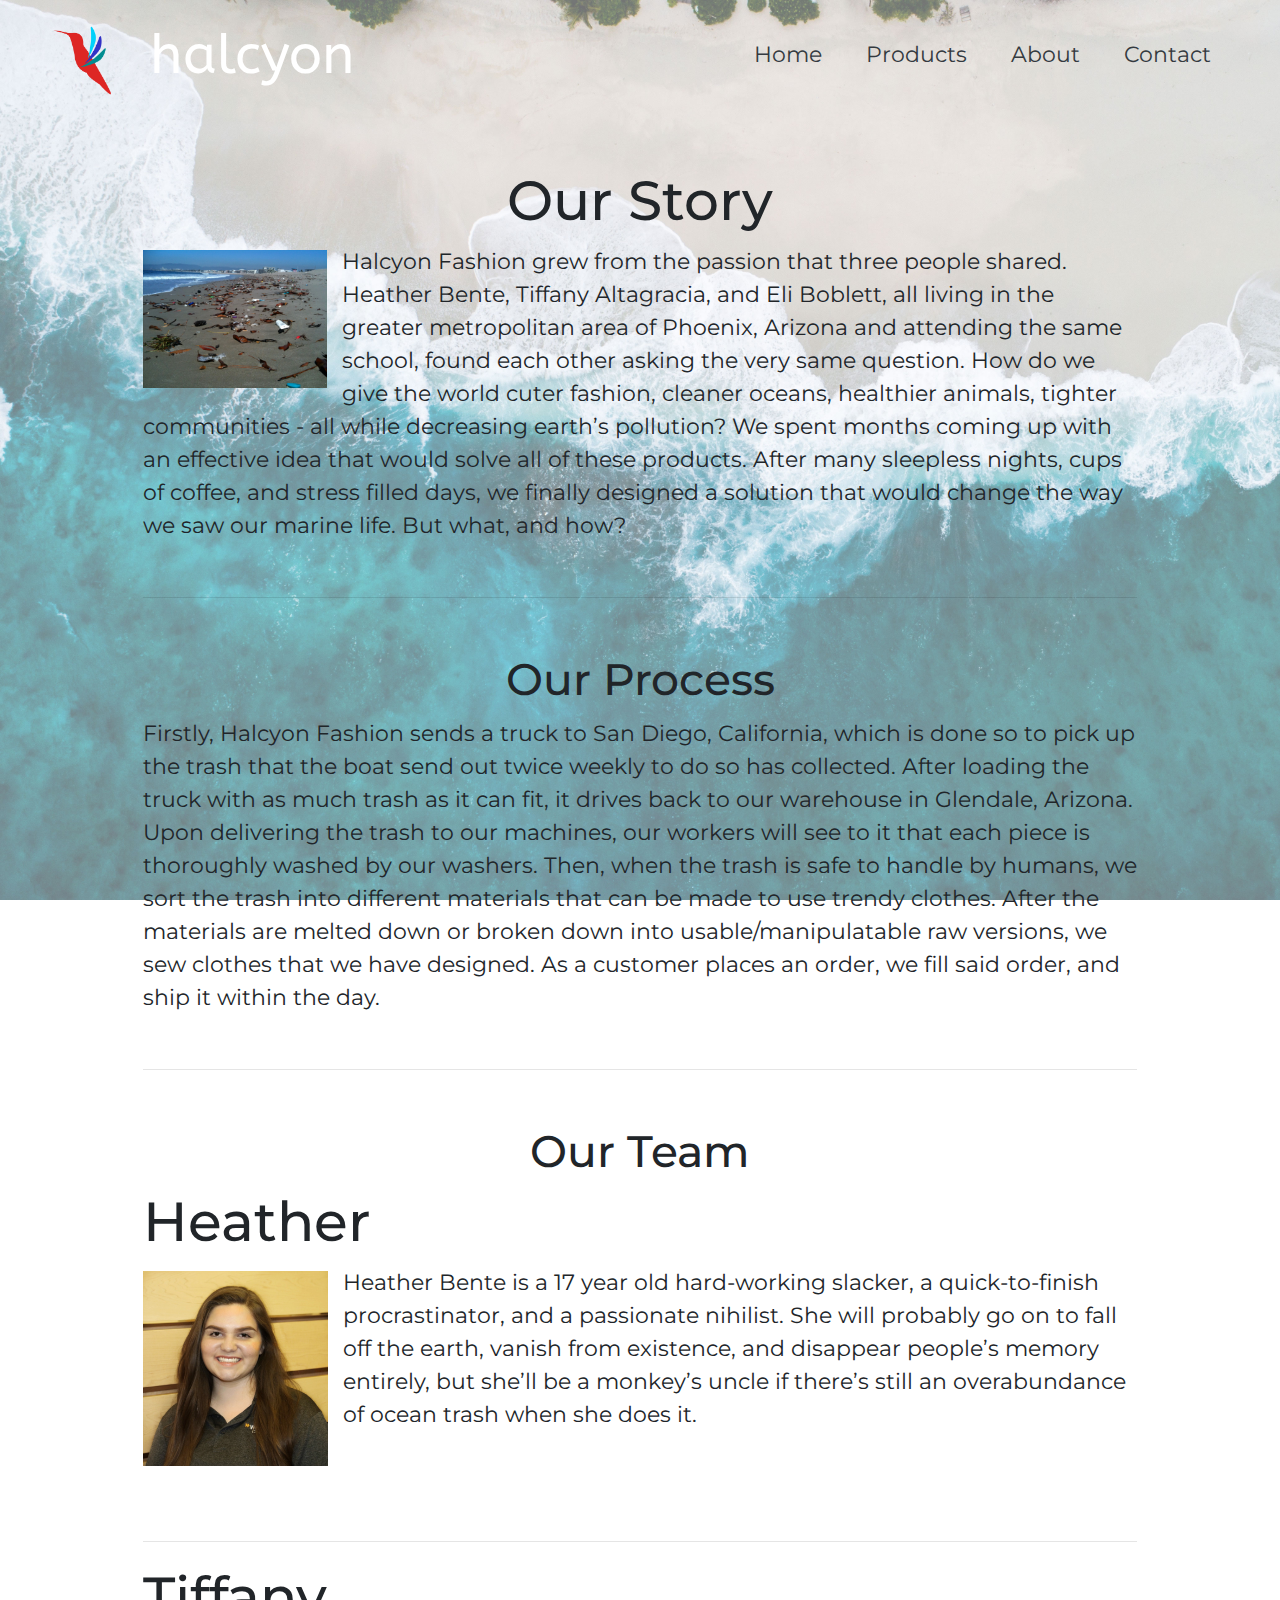
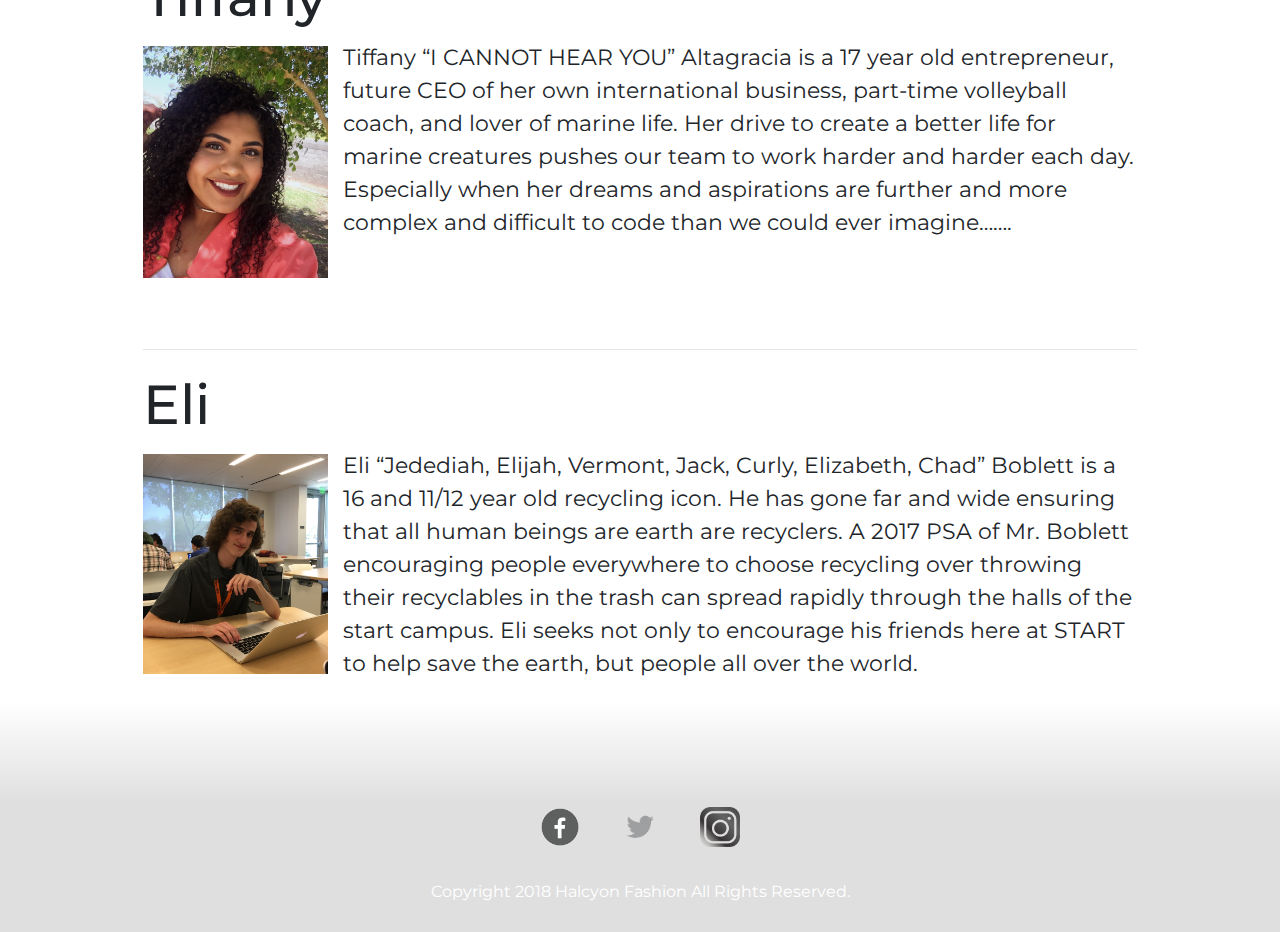
==== about.html @ 0a68ffe8 "Fixed About Page" ====
<!DOCTYPE html>
<html>
  <head>
    <meta charset="utf-8">
    <link rel="stylesheet" href="style.css">
    <link rel="stylesheet" href="bootstrap.min.css"><link href="https://fonts.googleapis.com/css?family=ABeeZee" rel="stylesheet">
    <link rel="icon" href="images/icons/halcyonlogo.png">
    <title>About Halcyon</title>
    <style>
      @import url('https://fonts.googleapis.com/css?family=Montserrat');
    </style>
  </head>
  <body id="aboutus">

    <!-- Nav Bar -->
    <div class="container-fluid" id="header">
      <header>
        <div id="navheader" class="row">

         <a class="col-1 p-3" href="index.html"><img src="images/icons/halcyonlogo.png" alt="halcyonlogo.png" width="75px" height="75px"></a>
         <ul class="col-5 p-3" id="noDecor" href="index.html"><h1 class="">halcyon</h1></ul>

       <ul id="links" class="nav p-3">
         <li ><a class="nav-link text-dark" href="index.html">Home</a></li>
         <li><a class="nav-link text-dark" href="products.html">Products</a></li>
         <li><a class="nav-link text-dark" href="about.html">About</a></li>
         <li><a class="nav-link text-dark" href="contact.html">Contact</a></li>
         </ul>
       </div>
      </header>
    </div>

<div id="aboutus" class="container">
<!-- Our Story -->
    <h1 id="storyTitle">Our Story</h1>
    <img src="images/trash.jpg" width="20%" height="20%" id="image">
    <article class="story">
        Halcyon Fashion grew from the passion that three people shared. Heather Bente, Tiffany Altagracia, and Eli Boblett, all living in the greater metropolitan area of Phoenix, Arizona and attending the same school, found each other asking the very same question. How do we give the world cuter fashion, cleaner oceans, healthier animals, tighter communities - all while decreasing earth’s pollution? We spent months coming up with an effective idea that would solve all of these products. After many sleepless nights, cups of coffee, and stress filled days, we finally designed a solution that would change the way we saw our marine life. But what, and how?
    </article>
    <br />

    <hr>
    <br />

<!-- Our Process -->
    <article class="process1">
      <h2 id="processTitle">Our Process</h2>
      Firstly, Halcyon Fashion sends a truck to San Diego, California, which is done so to pick up the trash that the boat send out twice weekly to do so has collected. After loading the truck with as much trash as it can fit, it drives back to our warehouse in Glendale, Arizona. Upon delivering the trash to our machines, our workers will see to it that each piece is thoroughly washed by our washers. Then, when the trash is safe to handle by humans, we sort the trash into different materials that can be made to use trendy clothes. After the materials are melted down or broken down into usable/manipulatable raw versions, we sew clothes that we have designed. As a customer places an order, we fill said order, and ship it within the day.
    </article>
    <br />
    <hr>
    <br />


<!-- Our Team -->
<section>
  <h2 id="teamTitle">Our Team</h2>
    <div class="pbox">
        <h1>Heather</h1>
            <article class="story">
                <img src="images/heather.JPG" width="200" height="200">
                <p> Heather Bente is a 17 year old hard-working slacker, a quick-to-finish procrastinator, and a passionate nihilist. She will probably go on to fall off the earth, vanish from existence, and disappear people’s memory entirely, but she’ll be a monkey’s uncle if there’s still an overabundance of ocean trash when she does it.</p>
            </article>
            </div>
            <br /> <br />
            <hr>

  <div class="pbox">
      <h1>Tiffany</h1>
          <article class="story">
              <img src="images/tiffany.PNG" width="200" height="237.5">
              <p>Tiffany “I CANNOT HEAR YOU” Altagracia is a 17 year old entrepreneur, future CEO  of her own international business, part-time volleyball coach, and lover of marine life. Her drive to create a better life for marine creatures pushes our team to work harder and harder each day. Especially when her dreams and aspirations are further and more complex and difficult to code than we could ever imagine…….</p>
   </article>
    </div>
    <br /> <br />
    <hr>

    <div class="pbox">
        <h1>Eli</h1>
            <article class="story">
                <img src="images/eli.JPG" width="200" height="225">
                <p>  Eli “Jedediah, Elijah, Vermont, Jack, Curly, Elizabeth, Chad” Boblett is a 16 and 11/12 year old recycling icon. He has gone far and wide ensuring that all human beings are earth are recyclers. A 2017 PSA of Mr. Boblett encouraging people everywhere to choose recycling over throwing their recyclables in the trash can spread rapidly through the halls of the start campus. Eli seeks not only to encourage his friends here at START to help save the earth, but people all over the world.</p>
            </article>
            </div>
  </section>
  </div>


  <div id="placeholder" class="text-white">
  </div>
  <!-- simple footer containing copyright information and links to social media -->
  <div class="">
    <footer>
    <ul class="nav list-inline justify-content-center">
      <li class="nav-item"><a href="http://www.facebook.com/halcyonfashion"><img src="images/icons/facebook.png" width="40px" height="40px" alt="facebook" ></a></li>
      <li class="nav-item"><a href="http://www.twitter.com/halcyonfashion"><img src="images/icons/twitter.png" width="40px" height="40px" alt="twitter"></a></li>
      <li class="nav-item"><a href="http://www.instagram.com/halcyonfashion"><img src="images/icons/insta.png" width="40px" height="40px" alt="instagram"></a></li>
    </ul>
    <br />
    <p class="text-white">Copyright 2018 Halcyon Fashion All Rights Reserved.</p>
    </footer>
  </div>
  </body>
</html>
---- style.css ----
/*Color values for halcyon:
  Body: R:219 G:41 B:44
  Feather 1: R:36 G:209 B:248
  Feather 2: R:51 G:57 B:195
  Feather 3: R:21 G:141 B:144*/

html {
  font-size: 22px;
}
/*==============
     Bodies
==============*/

/** {
  outline: 2px solid red;
}*/

p, h1, h2, h3, h4, h5, h6, a, li, ul, ol, div {
  font-family: 'Montserrat', sans-serif;

}

body#index {
  width: 100%;
  height: 100%;
  background: url(images/beachdark.jpg);
  background-repeat: no-repeat;
  background-attachment: fixed;
  background-position: right top
  ;
  background-size: cover;
}

body#aboutus {
  width: 100%;
  height: 100%;
  background: url(images/beachlight.jpg);
  background-repeat: no-repeat;
  background-attachment: fixed;
  background-position: left top;
  background-size: cover;
  font-family: 'Montserrat', sans-serif;
}

body#products {
  width: 100%;
  height: 100%;
  background: url(images/beachlight.jpg);
  background-repeat: no-repeat;
  background-attachment: fixed;
  background-position: left top;
  background-size: cover;
}

body#contact {
  width: 100%;
  height: 100%;
  background: url(images/beachlight.jpg);
  background-repeat: no-repeat;
  background-attachment: fixed;
  background-position: left top;
  background-size: cover;
}

/*=================
   Index Header
=================*/

header {
  width: 100%;
  height: 20%;
  padding-bottom: 2%;
  color: white;
}

header h1 {
  font-family: 'ABeeZee', sans-serif;
}

/*=================
 Index(Page 1) Divs
==================*/
div#navheader {
  padding-left: 2%;
  padding-right: 2%;
}

div#navheader>ul#links {
  margin-left: auto;
  color: white;
}

div#navheader ul#links li {
  /*width: 120px;*/
  height: 40px;
}

div#aboutus.container {
  width: 80%;
}

div#aboutus.container img {
  float: left;
  padding-top: 5px;
  /*padding-bottom: 5px;*/
  padding-right: 15px;
  /*padding-left: 15px;*/
}

article#story p {
  clear: right;
}

div#pg1part1 {

  color: white;
  margin-left: auto;
  margin-right: auto;
  text-align: center;
  padding-left: 5%;
  padding-right: 5%;
  padding-top: 5%;
  padding-bottom: 10%;
  height: 750px;
}

p#mission, h2#mission {
  text-align: center;
  font-family: 'Montserrat', sans-serif;
  font-weight: lighter;
}


h2#mission {
  font-size: 54px;
}


p#mission {
  font-size: 32px;
  height: 250px;
  line-height: 185%;
}


div#pg1part3 {
  background: linear-gradient(to bottom, rgba(0, 0, 0, 0), rgba(192, 192, 192, .5));
  margin-left: auto;
  margin-right: auto;
  text-align: center;
  height: 500px;
  /*color: white;
  margin-left: auto;
  margin-right: auto;
  text-align: center;*/
}

div#pg1part3.contact {
  height: 75px;
  background: linear-gradient(to bottom, rgba(0, 0, 0, 0), rgba(192, 192, 192, .5));
}

body#contact div#involved a, body#contact div#informed a  {
  color: blue;
  text-decoration: none;
}

body#contact div#involved a:hover, body#contact div#informed a:hover {
  -webkit-filter: opacity(0.4);
  filter: opacity(0.4);
  -webkit-transition: .3s;
  transition: .3s;
}

div#form form {
  /* align-content: center; */
  width: 80%;
  /* padding-left: 400px; */
  text-align: center;
  margin-left: auto;
  margin-right: auto;
}

div#form form textarea {
  background: none;
}

div#pg1part3 {
  margin-left: auto;
  margin-right: auto;
  color: white;
}

h2 {
  text-align: center;
  font: 24em;
}

header h1 {
  font-family: 'ABeeZee', sans-serif;
}

/** {outline: 1px solid red;}*/

ul li {
 padding-top: 5px;
}

p#mission {
  text-align: center;
  padding-left: 120px;
  padding-right: 120px;
}

ul li.nav-link {
  padding-right: 155px;
  padding-left: 155px;
}

ul a#noDecor {
  text-decoration: none;
  color: black;
}

footer p {
  padding-left: 360px;
  padding-right: 360px;
}

section.third div#container ul li {
  border: 25px;
}

section.third div#container ul li p {
  padding-left: 25px;
}

section.third div#container ul li img {
   display: block;
   border: 25px;
}

h4{
  text-align: center;
}

h2 {
  text-align: center;
}

.col-lg-4{
 text-align: center;
}

h1#title {
  font-size: 64px;
  font-weight: lighter;
  font-family: 'Montserrat', sans-serif;
}

h1#storyTitle {
  text-align: center;
}

div#navheader ul#links li:hover {
  -webkit-filter: opacity(0.5);
  filter: opacity(0.5);
  -webkit-transition: .3s;
  transition: .3s;
  color: rgb(227, 150, 0);
}

footer {
  text-align: center;
  background-color: rgba(192, 192, 192, .5);
  height: 130px;
  width: 100%;
}

footer p {
  font-size: 16px;
}

div#pg1part2 ul li a img {
  -webkit-filter: grayscale(99%);
  filter: grayscale(99%);
  /* -webkit-transition: .5s;
  transition: .5s; */
}

div#pg1part2 ul li a img:hover {
  -webkit-filter: grayscale(0%);
  filter: none;
  -webkit-transition: .5s;
  transition: .5s;
}

div#placeholder {
  background: linear-gradient(to bottom, rgba(0, 0, 0, 0), rgba(192, 192, 192, .5));
  height: 100px;
}

footer ul li a img {
  -webkit-filter: grayscale(99%);
  filter: grayscale(99%);
  /* -webkit-transition: .5s;
  transition: .5s; */
}

/* footer ul li a img:hover {
  -webkit-filter: grayscale(0%);
  filter: none;
  -webkit-transition: .5s;
  transition: .5s;
} */


footer ul li {
  padding-left: 20px;
  padding-right: 20px;
}

img.carousel{
  border: 2.5px solid white;
  border-radius: 3%;
}
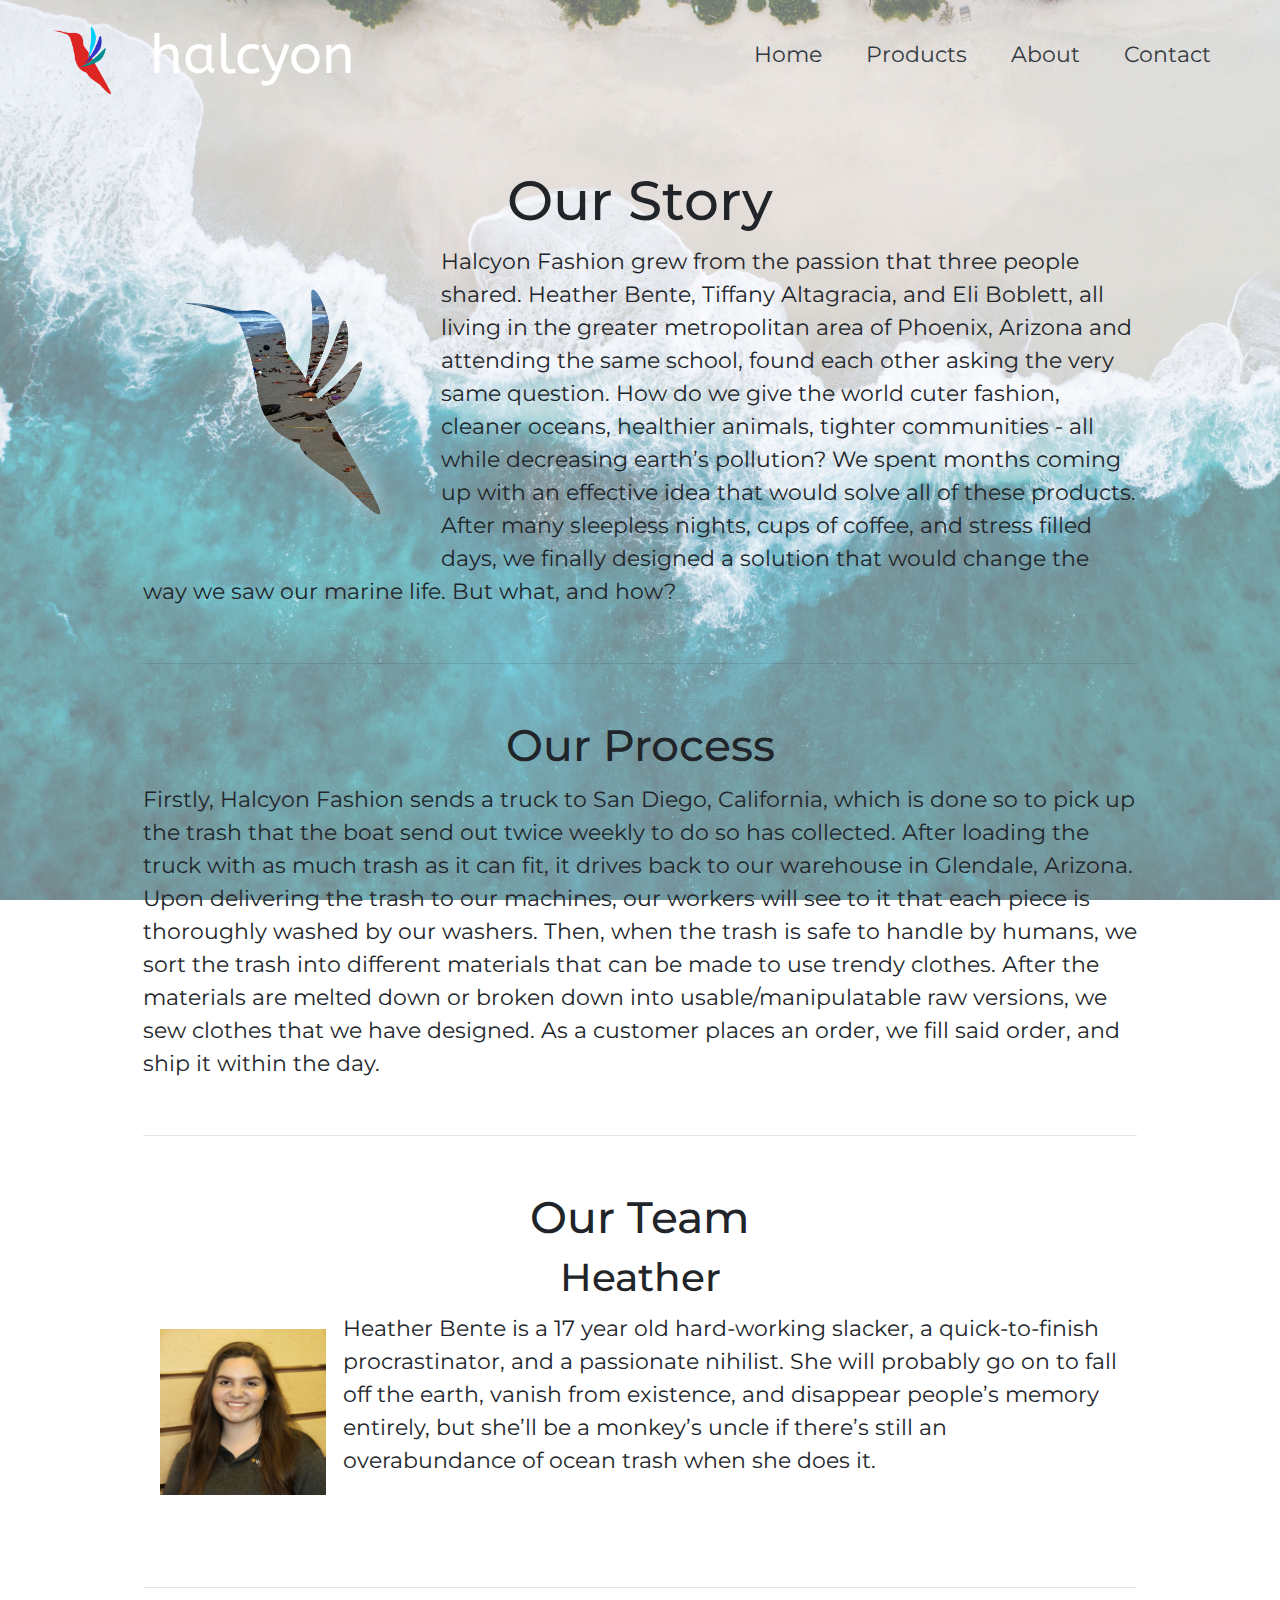
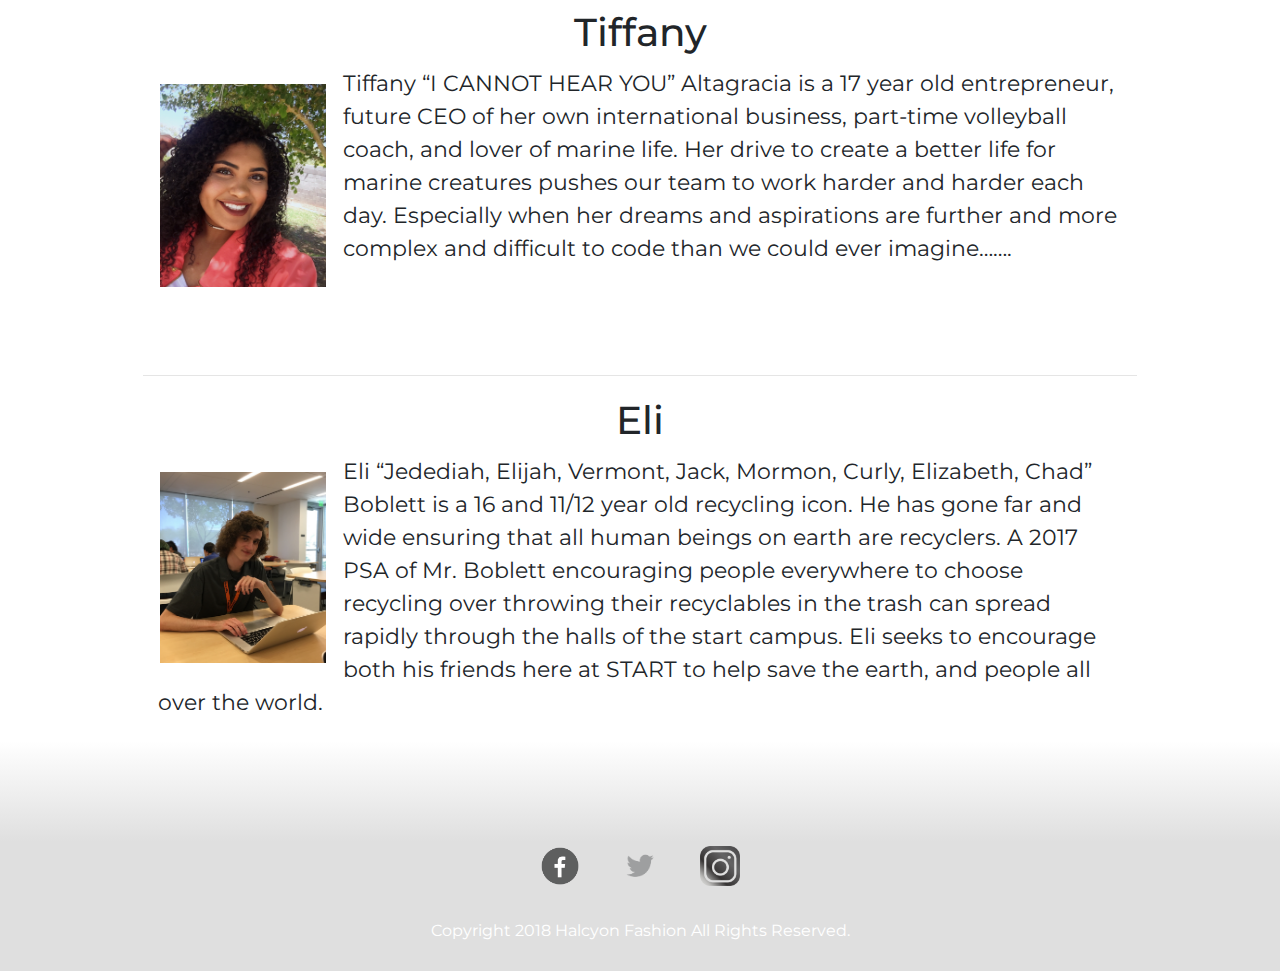
==== commit d4c42e08: "About Page Changes" ====
--- a/about.html
+++ b/about.html
@@ -33,7 +33,7 @@
 <div id="aboutus" class="container">
 <!-- Our Story -->
     <h1 id="storyTitle">Our Story</h1>
-    <img src="images/trash.jpg" width="20%" height="20%" id="image">
+    <img src="images/trashlogo.png" width="30%" height="30%" id="image">
     <article class="story">
         Halcyon Fashion grew from the passion that three people shared. Heather Bente, Tiffany Altagracia, and Eli Boblett, all living in the greater metropolitan area of Phoenix, Arizona and attending the same school, found each other asking the very same question. How do we give the world cuter fashion, cleaner oceans, healthier animals, tighter communities - all while decreasing earth’s pollution? We spent months coming up with an effective idea that would solve all of these products. After many sleepless nights, cups of coffee, and stress filled days, we finally designed a solution that would change the way we saw our marine life. But what, and how?
     </article>
@@ -56,30 +56,31 @@
 <section>
   <h2 id="teamTitle">Our Team</h2>
     <div class="pbox">
-        <h1>Heather</h1>
-            <article class="story">
-                <img src="images/heather.JPG" width="200" height="200">
-                <p> Heather Bente is a 17 year old hard-working slacker, a quick-to-finish procrastinator, and a passionate nihilist. She will probably go on to fall off the earth, vanish from existence, and disappear people’s memory entirely, but she’ll be a monkey’s uncle if there’s still an overabundance of ocean trash when she does it.</p>
+        <h3>Heather</h3>
+            <article class="team">
+                <img class="bio" src="images/heather.JPG" width="200" height="200">
+                  <div class="bio"><p> Heather Bente is a 17 year old hard-working slacker, a quick-to-finish procrastinator, and a passionate nihilist. She will probably go on to fall off the earth, vanish from existence, and disappear people’s memory entirely, but she’ll be a monkey’s uncle if there’s still an overabundance of ocean trash when she does it.</p></div>
             </article>
             </div>
             <br /> <br />
             <hr>
 
   <div class="pbox">
-      <h1>Tiffany</h1>
-          <article class="story">
-              <img src="images/tiffany.PNG" width="200" height="237.5">
-              <p>Tiffany “I CANNOT HEAR YOU” Altagracia is a 17 year old entrepreneur, future CEO  of her own international business, part-time volleyball coach, and lover of marine life. Her drive to create a better life for marine creatures pushes our team to work harder and harder each day. Especially when her dreams and aspirations are further and more complex and difficult to code than we could ever imagine…….</p>
+      <h3>Tiffany</h3>
+          <article class="team">
+              <img class="bio" src="images/tiffany.PNG" width="200" height="237.5">
+                <div class="bio"><p>Tiffany “I CANNOT HEAR YOU” Altagracia is a 17 year old entrepreneur, future CEO  of her own international business, part-time volleyball coach, and lover of marine life. Her drive to create a better life for marine creatures pushes our team to work harder and harder each day. Especially when her dreams and aspirations are further and more complex and difficult to code than we could ever imagine…….</p></div>
    </article>
     </div>
     <br /> <br />
     <hr>
 
     <div class="pbox">
-        <h1>Eli</h1>
-            <article class="story">
-                <img src="images/eli.JPG" width="200" height="225">
-                <p>  Eli “Jedediah, Elijah, Vermont, Jack, Curly, Elizabeth, Chad” Boblett is a 16 and 11/12 year old recycling icon. He has gone far and wide ensuring that all human beings are earth are recyclers. A 2017 PSA of Mr. Boblett encouraging people everywhere to choose recycling over throwing their recyclables in the trash can spread rapidly through the halls of the start campus. Eli seeks not only to encourage his friends here at START to help save the earth, but people all over the world.</p>
+        <h3>Eli</h3>
+            <article class="team">
+                <img class="bio" src="images/eli.JPG" width="200" height="225">
+                <div class="bio">
+                <p>Eli “Jedediah, Elijah, Vermont, Jack, Mormon, Curly, Elizabeth, Chad” Boblett is a 16 and 11/12 year old recycling icon. He has gone far and wide ensuring that all human beings on earth are recyclers. A 2017 PSA of Mr. Boblett encouraging people everywhere to choose recycling over throwing their recyclables in the trash can spread rapidly through the halls of the start campus. Eli seeks to encourage both his friends here at START to help save the earth, and people all over the world.</p></div>
             </article>
             </div>
   </section>
--- a/style.css
+++ b/style.css
@@ -77,6 +77,14 @@
   font-family: 'ABeeZee', sans-serif;
 }
 
+header a.col-1.p-3 img {
+  padding-right: 0px;
+}
+
+header ul h1 {
+  padding-left: 0px;
+}
+
 /*=================
  Index(Page 1) Divs
 ==================*/
@@ -101,18 +109,33 @@
 
 div#aboutus.container img {
   float: left;
-  padding-top: 5px;
-  /*padding-bottom: 5px;*/
+  padding-top: 15px;
+  padding-bottom: 15px;
   padding-right: 15px;
-  /*padding-left: 15px;*/
-}
-
-article#story p {
+  padding-left: 15px;
+}
+
+div#aboutus.container img.bio {
+  float: left;
+  padding-top: 15px;
+  padding-bottom: 15px;
+  padding-right: 15px;
+  padding-left: 15px;
+  border: 2px solid white;
+  border-radius: 3%;
+}
+
+div.bio p {
+  padding-left: 15px;
+  margin-right: 15px;
+}
+
+article.story p {
   clear: right;
+  text-align: center;
 }
 
 div#pg1part1 {
-
   color: white;
   margin-left: auto;
   margin-right: auto;
@@ -217,9 +240,9 @@
   padding-left: 155px;
 }
 
-ul a#noDecor {
+a#noDecor {
   text-decoration: none;
-  color: black;
+  color: white;
 }
 
 footer p {
@@ -240,11 +263,7 @@
    border: 25px;
 }
 
-h4{
-  text-align: center;
-}
-
-h2 {
+h2, h3, h4{
   text-align: center;
 }
 
@@ -324,3 +343,8 @@
   border: 2.5px solid white;
   border-radius: 3%;
 }
+
+#cart{
+  display: flex;
+  align-items: flex-end;
+}
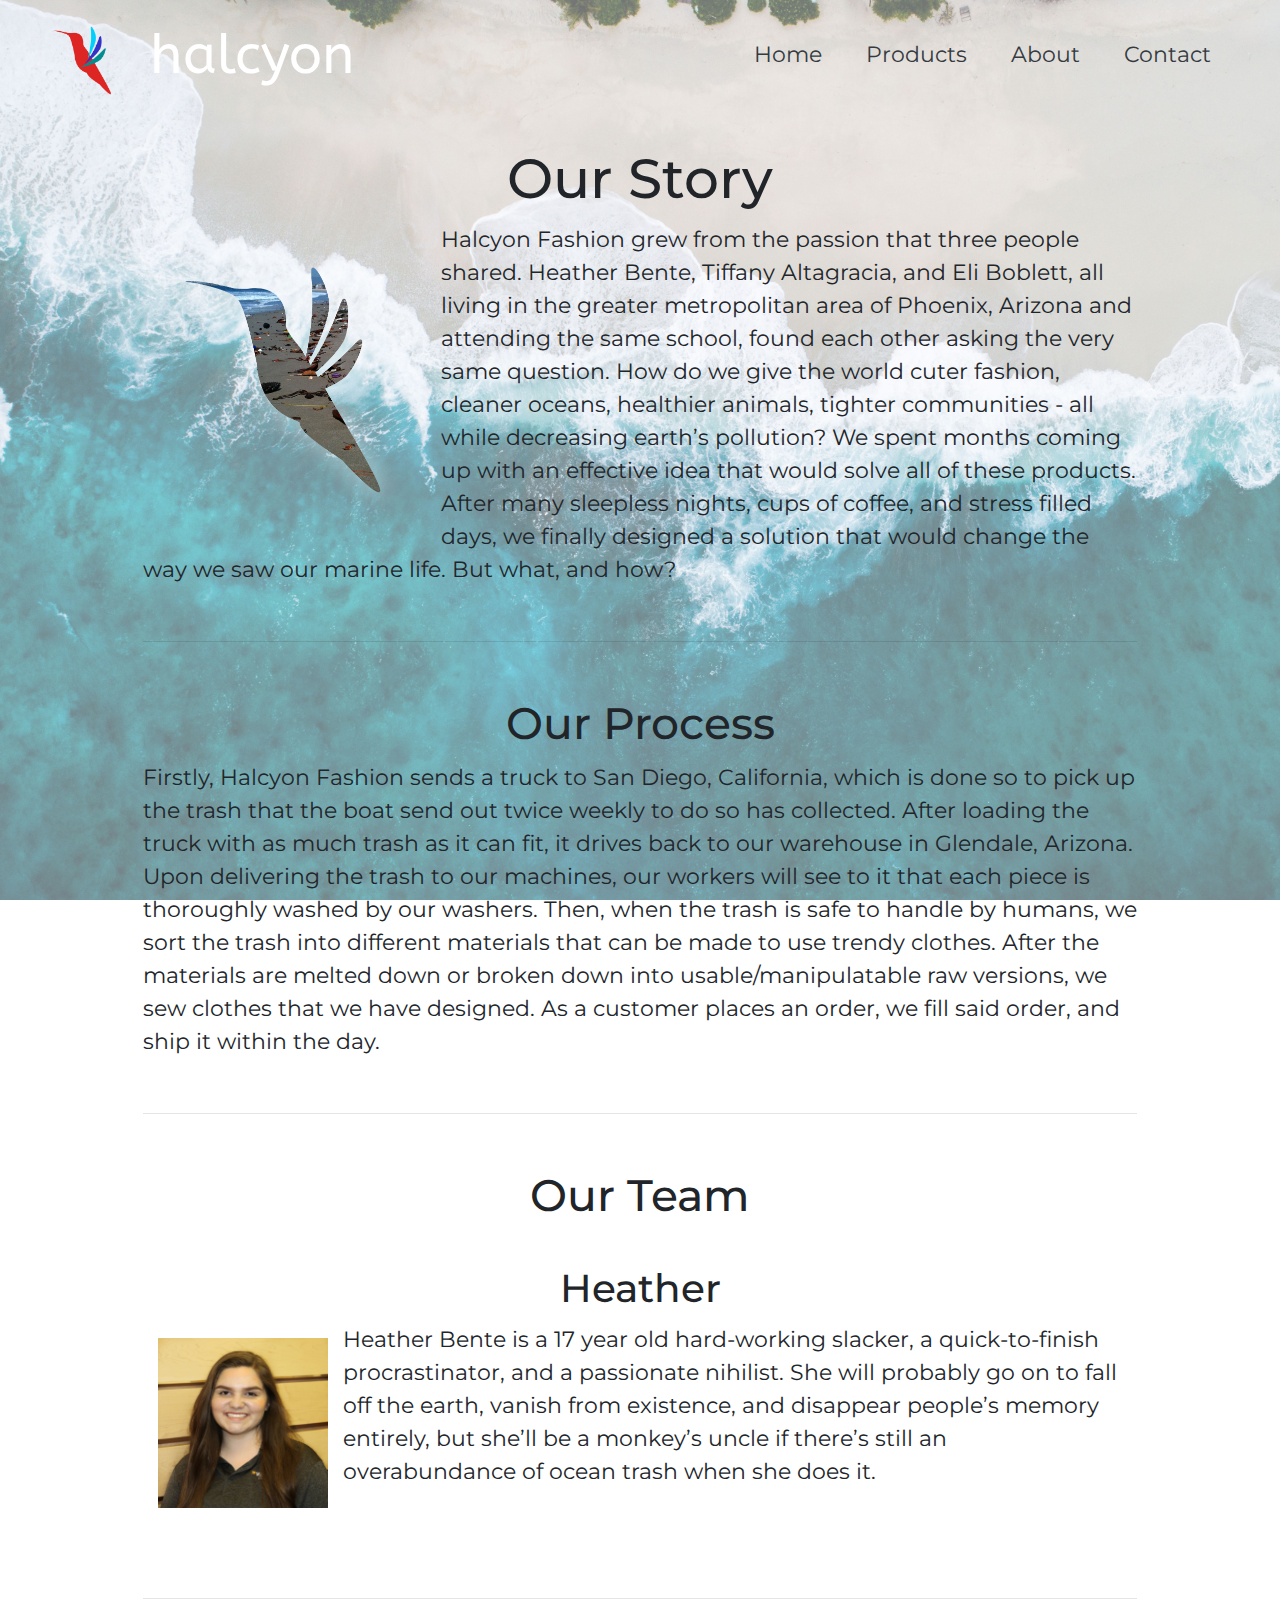
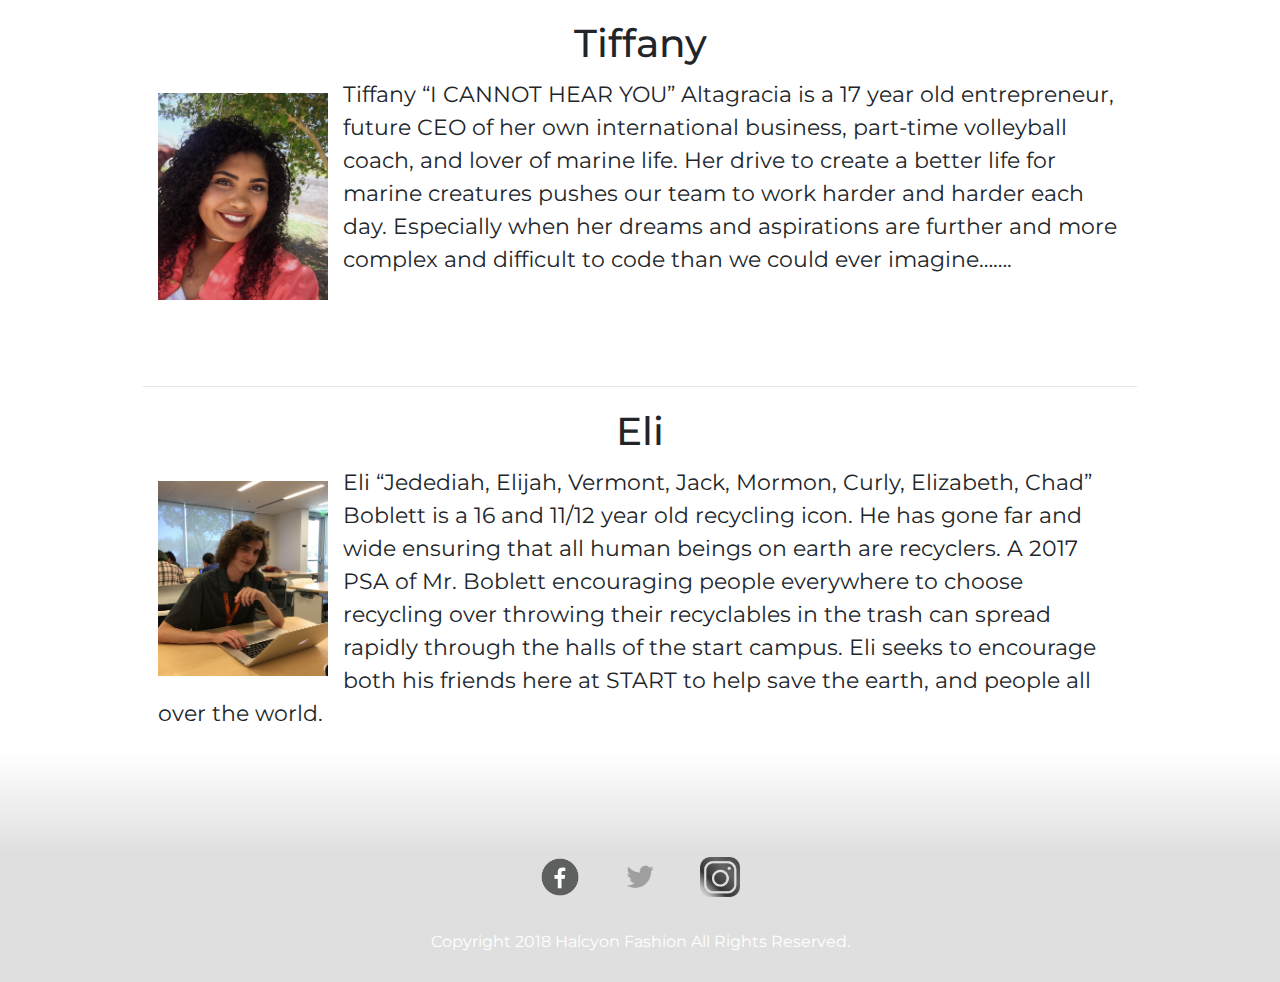
==== commit ff2155a9: "Border Changes" ====
--- a/about.html
+++ b/about.html
@@ -18,7 +18,7 @@
         <div id="navheader" class="row">
 
          <a class="col-1 p-3" href="index.html"><img src="images/icons/halcyonlogo.png" alt="halcyonlogo.png" width="75px" height="75px"></a>
-         <ul class="col-5 p-3" id="noDecor" href="index.html"><h1 class="">halcyon</h1></ul>
+         <a class="col-5 p-3" id="noDecor" href="index.html"><h1>halcyon</h1></a>
 
        <ul id="links" class="nav p-3">
          <li ><a class="nav-link text-dark" href="index.html">Home</a></li>
@@ -55,6 +55,7 @@
 <!-- Our Team -->
 <section>
   <h2 id="teamTitle">Our Team</h2>
+  <br />
     <div class="pbox">
         <h3>Heather</h3>
             <article class="team">
--- a/style.css
+++ b/style.css
@@ -1,8 +1,9 @@
-/*Color values for halcyon:
-  Body: R:219 G:41 B:44
-  Feather 1: R:36 G:209 B:248
-  Feather 2: R:51 G:57 B:195
-  Feather 3: R:21 G:141 B:144*/
+/*
+   Color values for halcyon:
+   Body: R:219 G:41 B:44
+   Feather 1: R:36 G:209 B:248
+   Feather 2: R:51 G:57 B:195
+   Feather 3: R:21 G:141 B:144 */
 
 html {
   font-size: 22px;
@@ -26,8 +27,7 @@
   background: url(images/beachdark.jpg);
   background-repeat: no-repeat;
   background-attachment: fixed;
-  background-position: right top
-  ;
+  background-position: right top;
   background-size: cover;
 }
 
@@ -121,8 +121,8 @@
   padding-bottom: 15px;
   padding-right: 15px;
   padding-left: 15px;
-  border: 2px solid white;
-  border-radius: 3%;
+  /* border: 2px solid white;
+  border-radius: 3%; */
 }
 
 div.bio p {
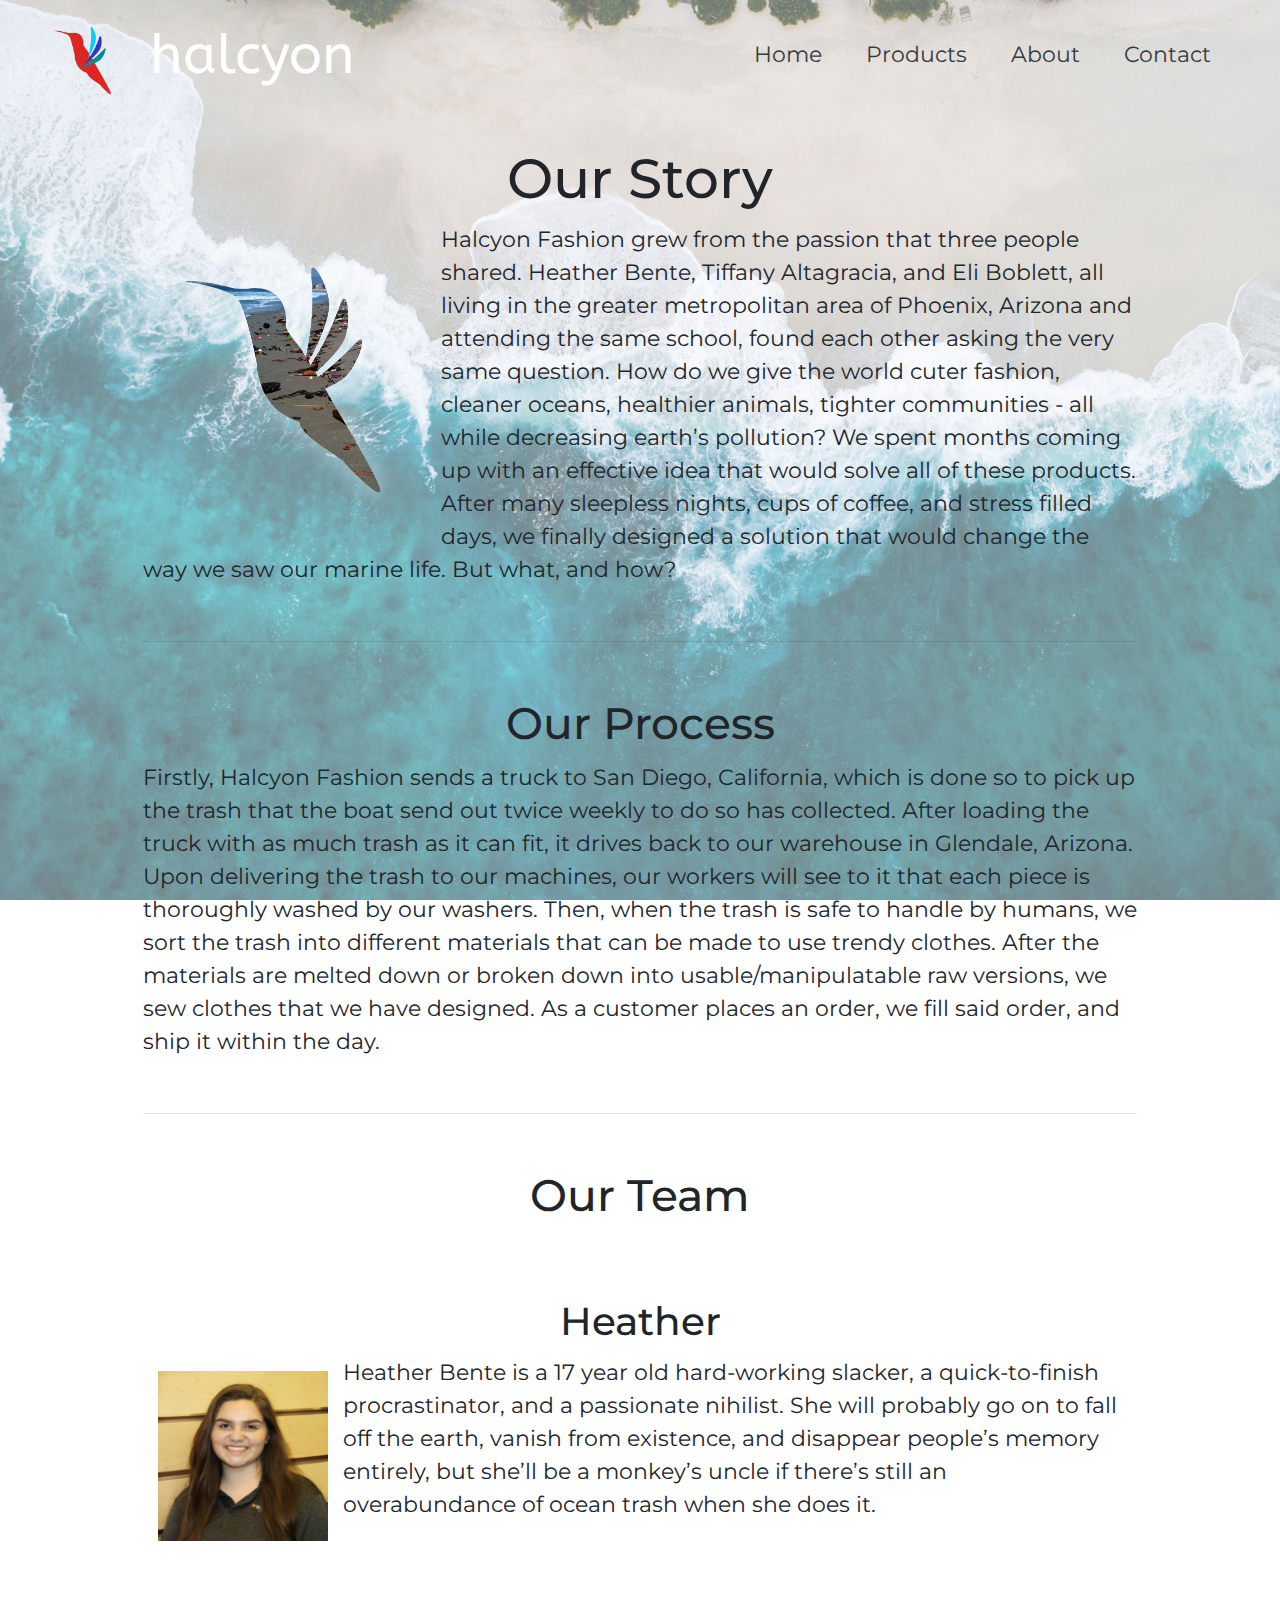
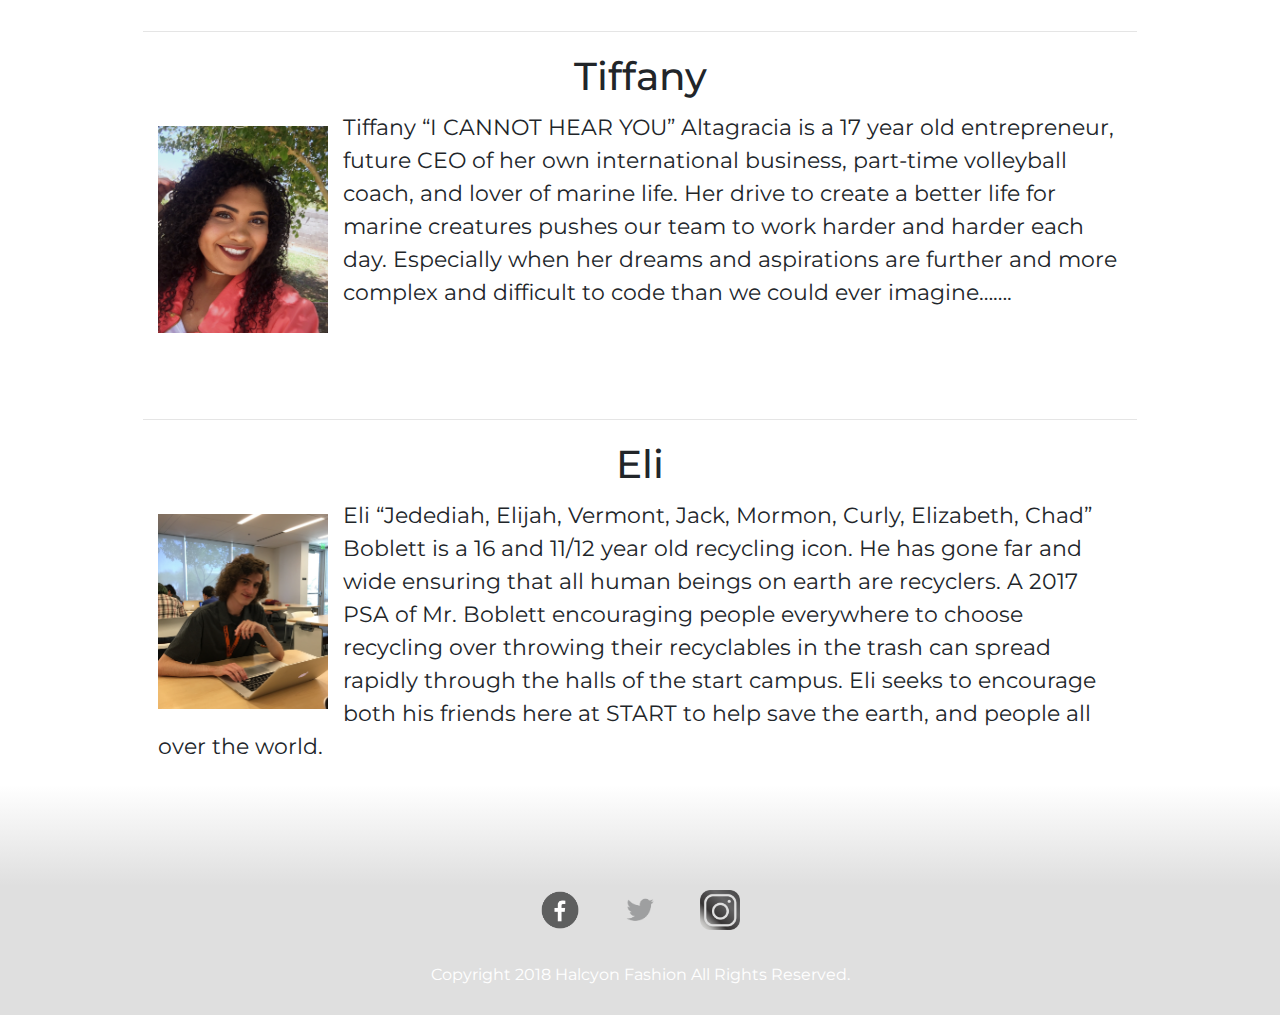
==== commit f94d12ed: "Spacing" ====
--- a/about.html
+++ b/about.html
@@ -55,7 +55,7 @@
 <!-- Our Team -->
 <section>
   <h2 id="teamTitle">Our Team</h2>
-  <br />
+  <br /> <br />
     <div class="pbox">
         <h3>Heather</h3>
             <article class="team">
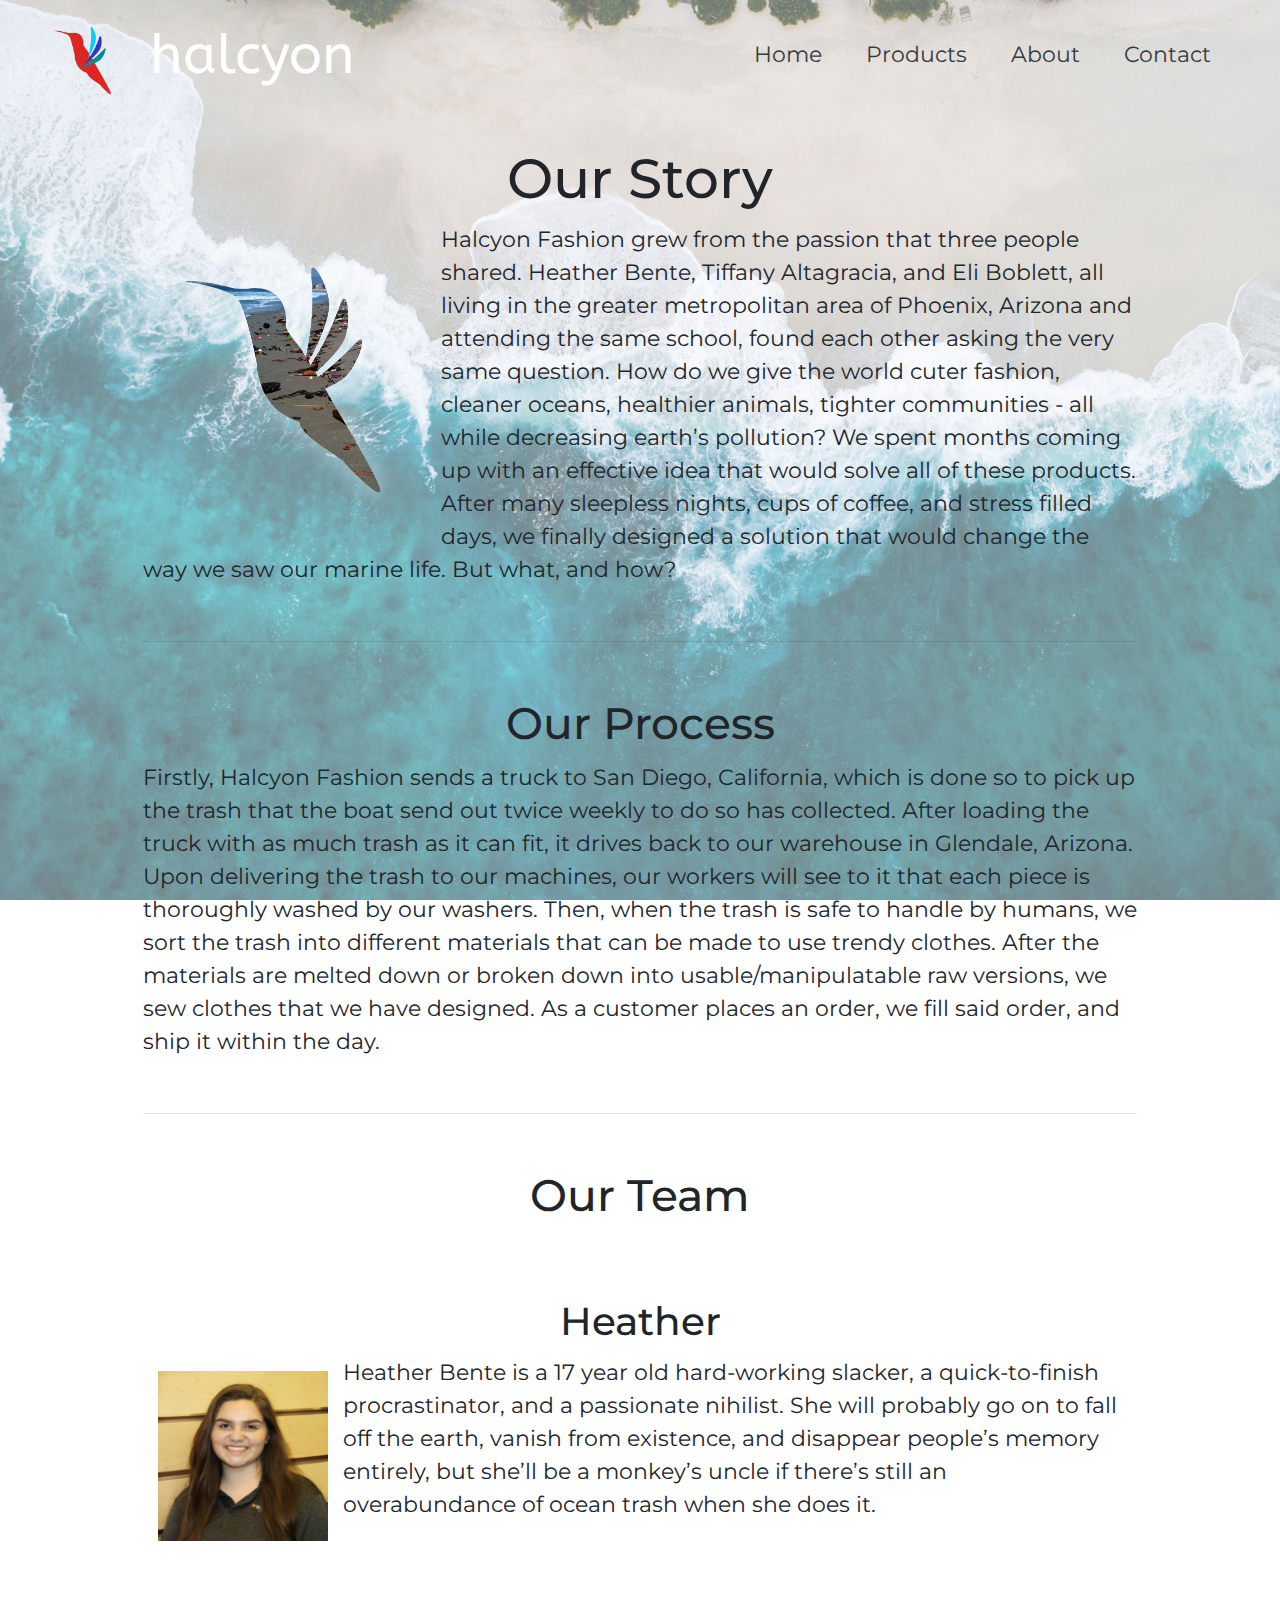
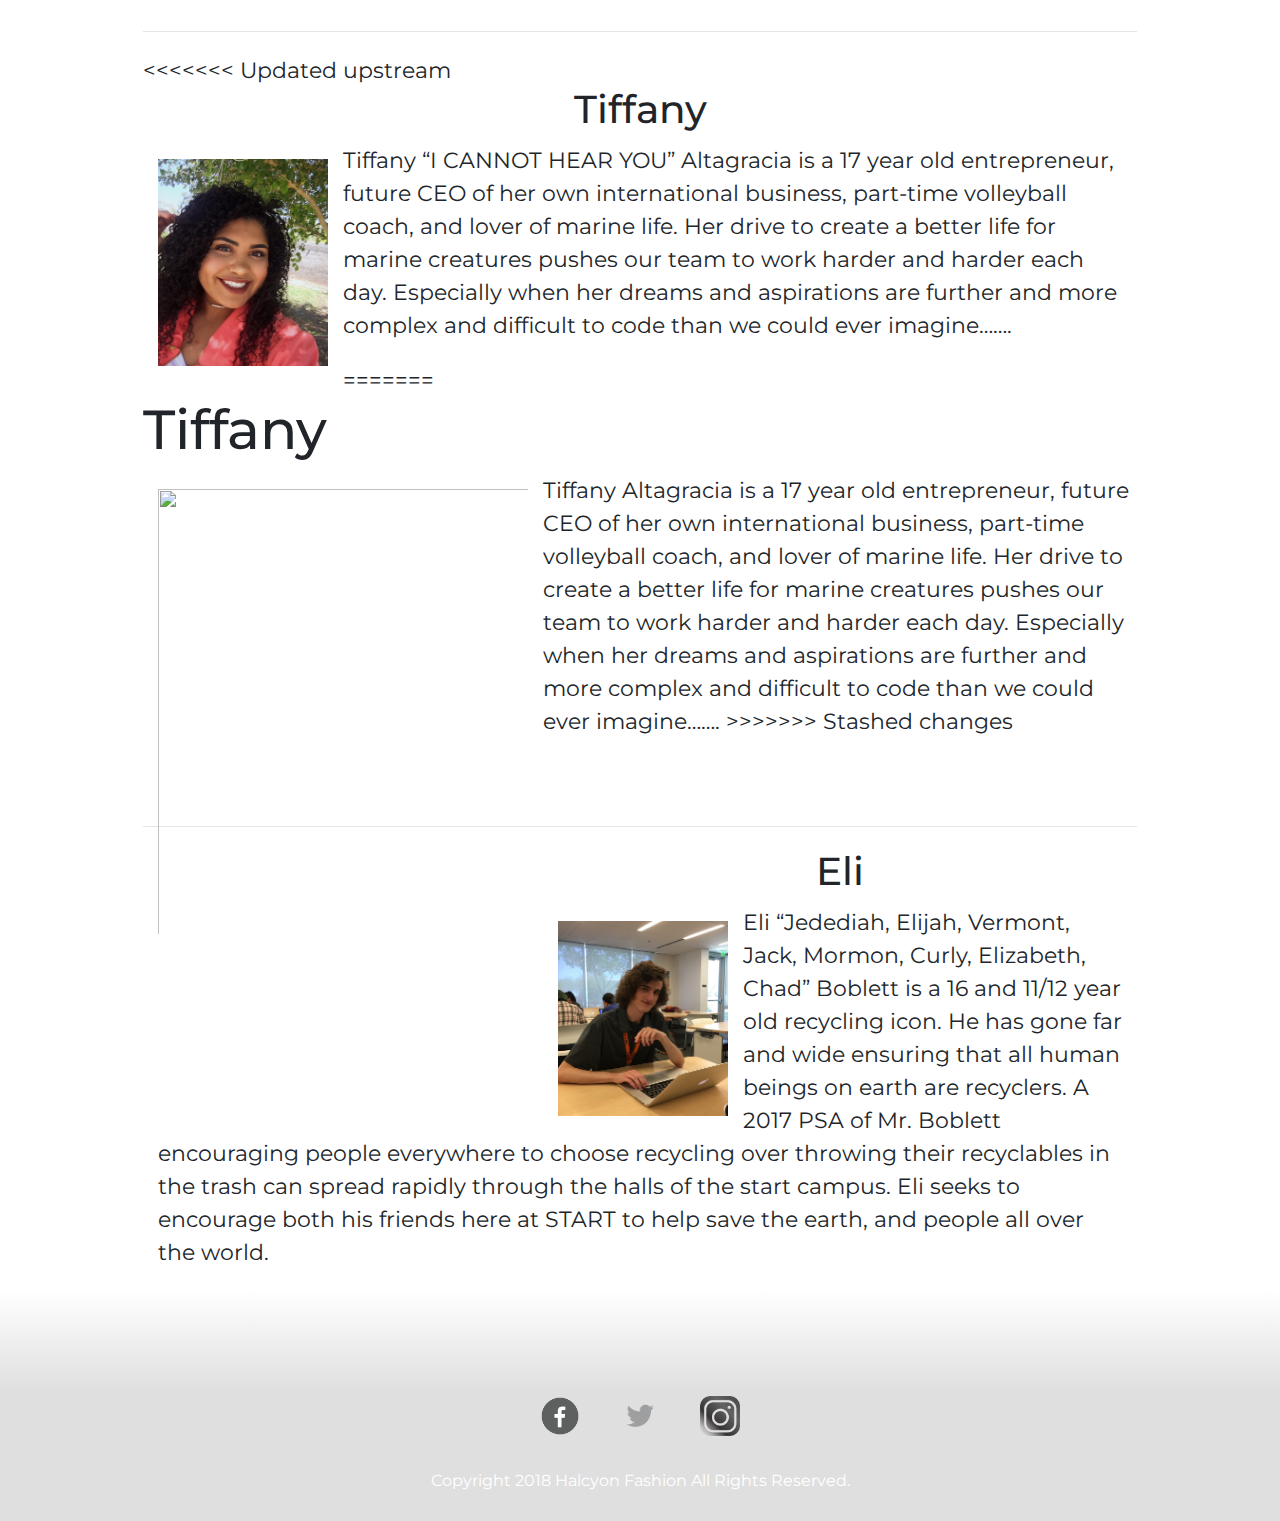
==== commit 8380bbed: "Auto stash before merge of "master" and "origin/master"" ====
--- a/about.html
+++ b/about.html
@@ -67,10 +67,17 @@
             <hr>
 
   <div class="pbox">
+<<<<<<< Updated upstream
       <h3>Tiffany</h3>
           <article class="team">
               <img class="bio" src="images/tiffany.PNG" width="200" height="237.5">
                 <div class="bio"><p>Tiffany “I CANNOT HEAR YOU” Altagracia is a 17 year old entrepreneur, future CEO  of her own international business, part-time volleyball coach, and lover of marine life. Her drive to create a better life for marine creatures pushes our team to work harder and harder each day. Especially when her dreams and aspirations are further and more complex and difficult to code than we could ever imagine…….</p></div>
+=======
+      <h1>Tiffany</h1>
+          <article class="story">
+              <img src="images/tiffany.png" width="400" height="475">
+              Tiffany Altagracia is a 17 year old entrepreneur, future CEO  of her own international business, part-time volleyball coach, and lover of marine life. Her drive to create a better life for marine creatures pushes our team to work harder and harder each day. Especially when her dreams and aspirations are further and more complex and difficult to code than we could ever imagine…….
+>>>>>>> Stashed changes
    </article>
     </div>
     <br /> <br />
--- a/style.css
+++ b/style.css
@@ -135,6 +135,10 @@
   text-align: center;
 }
 
+body#products h1 {
+  text-align: center;
+}
+
 div#pg1part1 {
   color: white;
   margin-left: auto;
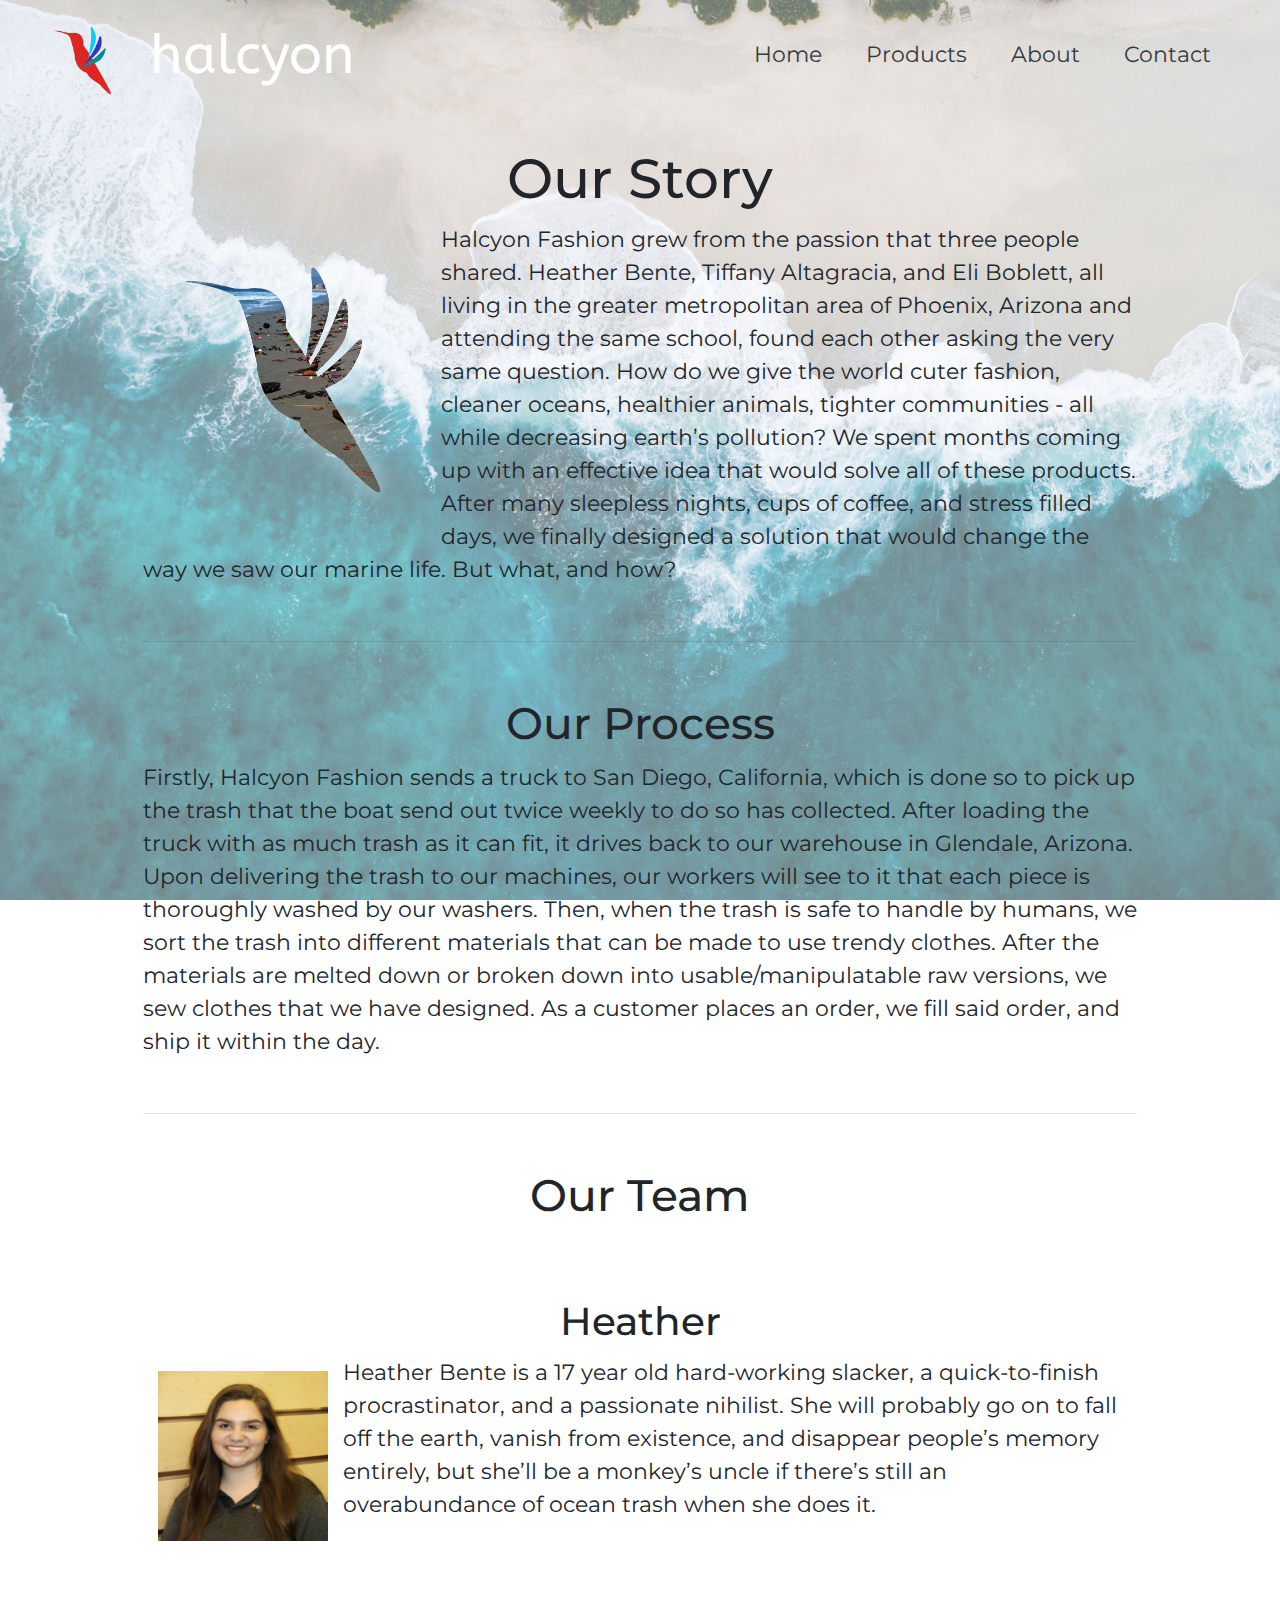
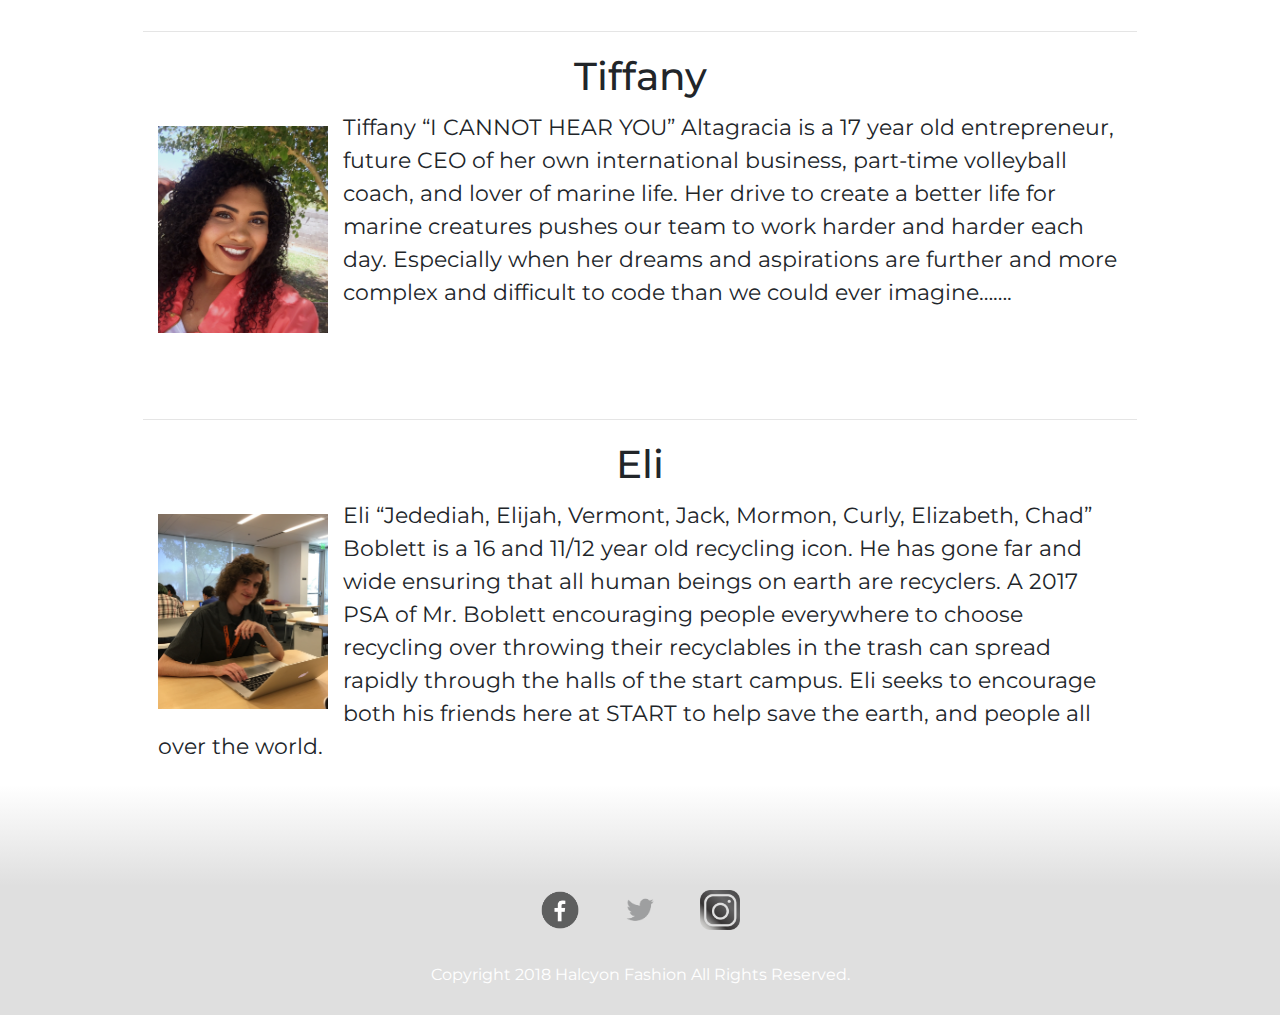
==== commit 02e694ef: "Fixed Eli's Mistakes" ====
--- a/about.html
+++ b/about.html
@@ -67,18 +67,10 @@
             <hr>
 
   <div class="pbox">
-<<<<<<< Updated upstream
       <h3>Tiffany</h3>
           <article class="team">
               <img class="bio" src="images/tiffany.PNG" width="200" height="237.5">
                 <div class="bio"><p>Tiffany “I CANNOT HEAR YOU” Altagracia is a 17 year old entrepreneur, future CEO  of her own international business, part-time volleyball coach, and lover of marine life. Her drive to create a better life for marine creatures pushes our team to work harder and harder each day. Especially when her dreams and aspirations are further and more complex and difficult to code than we could ever imagine…….</p></div>
-=======
-      <h1>Tiffany</h1>
-          <article class="story">
-              <img src="images/tiffany.png" width="400" height="475">
-              Tiffany Altagracia is a 17 year old entrepreneur, future CEO  of her own international business, part-time volleyball coach, and lover of marine life. Her drive to create a better life for marine creatures pushes our team to work harder and harder each day. Especially when her dreams and aspirations are further and more complex and difficult to code than we could ever imagine…….
->>>>>>> Stashed changes
-   </article>
     </div>
     <br /> <br />
     <hr>
--- a/style.css
+++ b/style.css
@@ -117,7 +117,7 @@
 
 div#aboutus.container img.bio {
   float: left;
-  padding-top: 15px;
+  /*padding-top: 15px;*/
   padding-bottom: 15px;
   padding-right: 15px;
   padding-left: 15px;
@@ -157,18 +157,24 @@
   font-weight: lighter;
 }
 
+body#products div.pbox {
+  align-items: center;
+  justify-content: center;
+}
+
+body#products h5, body#products h6 {
+  padding-right: 60px;
+}
 
 h2#mission {
   font-size: 54px;
 }
-
 
 p#mission {
   font-size: 32px;
   height: 250px;
   line-height: 185%;
 }
-
 
 div#pg1part3 {
   background: linear-gradient(to bottom, rgba(0, 0, 0, 0), rgba(192, 192, 192, .5));
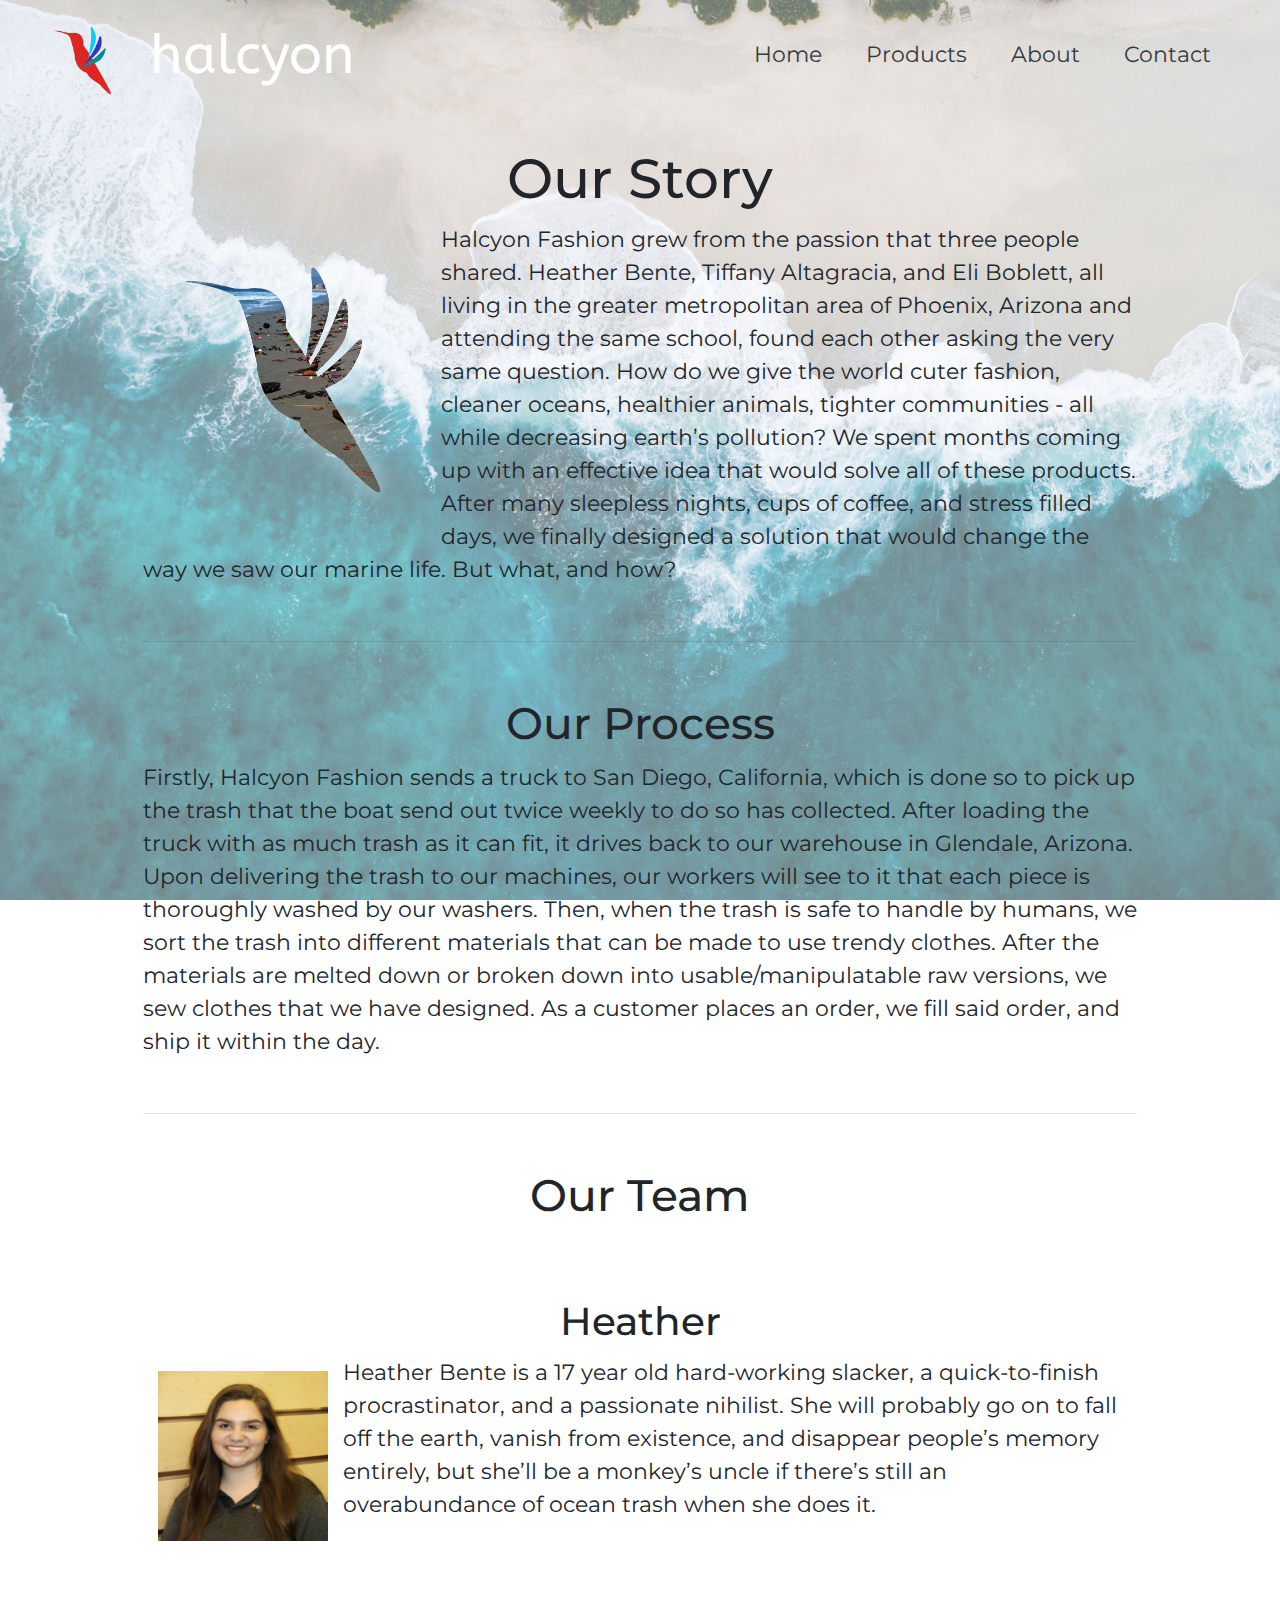
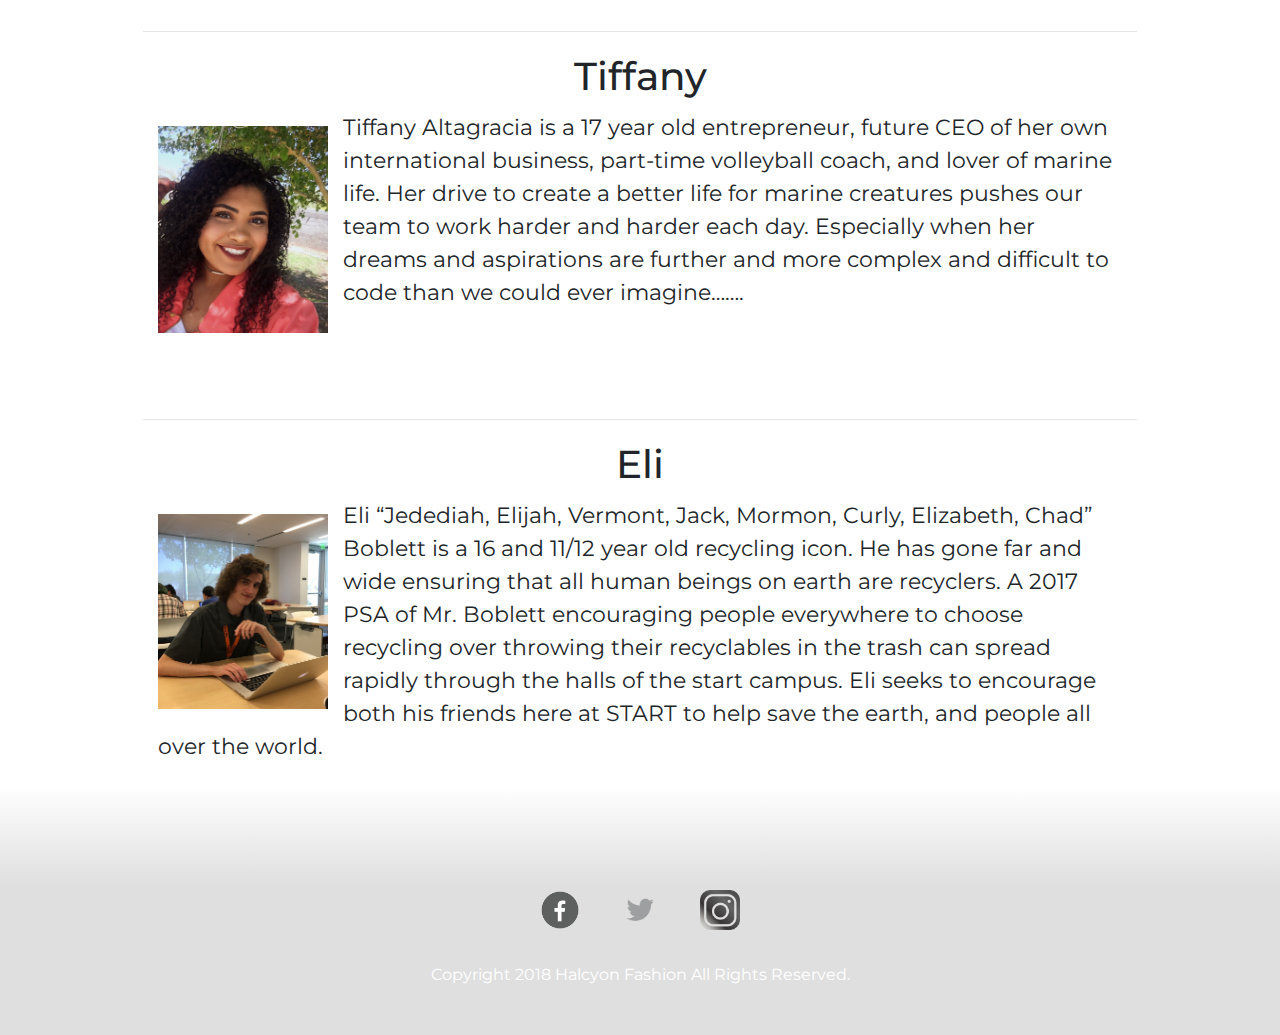
==== commit c93a9b38: "Auto stash before merge of "master" and "origin/master"" ====
--- a/about.html
+++ b/about.html
@@ -70,7 +70,7 @@
       <h3>Tiffany</h3>
           <article class="team">
               <img class="bio" src="images/tiffany.PNG" width="200" height="237.5">
-                <div class="bio"><p>Tiffany “I CANNOT HEAR YOU” Altagracia is a 17 year old entrepreneur, future CEO  of her own international business, part-time volleyball coach, and lover of marine life. Her drive to create a better life for marine creatures pushes our team to work harder and harder each day. Especially when her dreams and aspirations are further and more complex and difficult to code than we could ever imagine…….</p></div>
+                <div class="bio"><p>Tiffany Altagracia is a 17 year old entrepreneur, future CEO  of her own international business, part-time volleyball coach, and lover of marine life. Her drive to create a better life for marine creatures pushes our team to work harder and harder each day. Especially when her dreams and aspirations are further and more complex and difficult to code than we could ever imagine…….</p></div>
     </div>
     <br /> <br />
     <hr>
@@ -93,10 +93,10 @@
   <div class="">
     <footer>
     <ul class="nav list-inline justify-content-center">
-      <li class="nav-item"><a href="http://www.facebook.com/halcyonfashion"><img src="images/icons/facebook.png" width="40px" height="40px" alt="facebook" ></a></li>
-      <li class="nav-item"><a href="http://www.twitter.com/halcyonfashion"><img src="images/icons/twitter.png" width="40px" height="40px" alt="twitter"></a></li>
-      <li class="nav-item"><a href="http://www.instagram.com/halcyonfashion"><img src="images/icons/insta.png" width="40px" height="40px" alt="instagram"></a></li>
-    </ul>
+      <li class="nav-item"><a href="https://youtu.be/Yf4CDMpcsZM"><img src="images/icons/facebook.png" width="40px" height="40px" alt="facebook" ></a></li>
+        <li class="nav-item"><a href="https://youtu.be/Yf4CDMpcsZM"><img src="images/icons/twitter.png" width="40px" height="40px" alt="twitter"></a></li>
+        <li class="nav-item"><a href="https://youtu.be/Yf4CDMpcsZM"><img src="images/icons/insta.png" width="40px" height="40px" alt="instagram"></a></li>
+      </ul>
     <br />
     <p class="text-white">Copyright 2018 Halcyon Fashion All Rights Reserved.</p>
     </footer>
--- a/style.css
+++ b/style.css
@@ -139,6 +139,23 @@
   text-align: center;
 }
 
+body#products h1#name {
+  width: 200px;
+}
+
+body#products input {
+  background-color: rgba(0,0,0,0);
+  color: black;
+  -webkit-transition-duration: 0.4s; /* Safari */
+  transition-duration: 0.4s;
+  border: 2px solid black;
+}
+
+body#products input:hover {
+  background-color: black;
+  color: white;
+}
+
 div#pg1part1 {
   color: white;
   margin-left: auto;
@@ -160,10 +177,11 @@
 body#products div.pbox {
   align-items: center;
   justify-content: center;
+  padding-left: 90px;
 }
 
 body#products h5, body#products h6 {
-  padding-right: 60px;
+  padding-right: 90px;
 }
 
 h2#mission {
@@ -302,7 +320,7 @@
 footer {
   text-align: center;
   background-color: rgba(192, 192, 192, .5);
-  height: 130px;
+  height: 150px;
   width: 100%;
 }
 
@@ -357,4 +375,5 @@
 #cart{
   display: flex;
   align-items: flex-end;
-}
+  padding-left: 1100px;
+}
